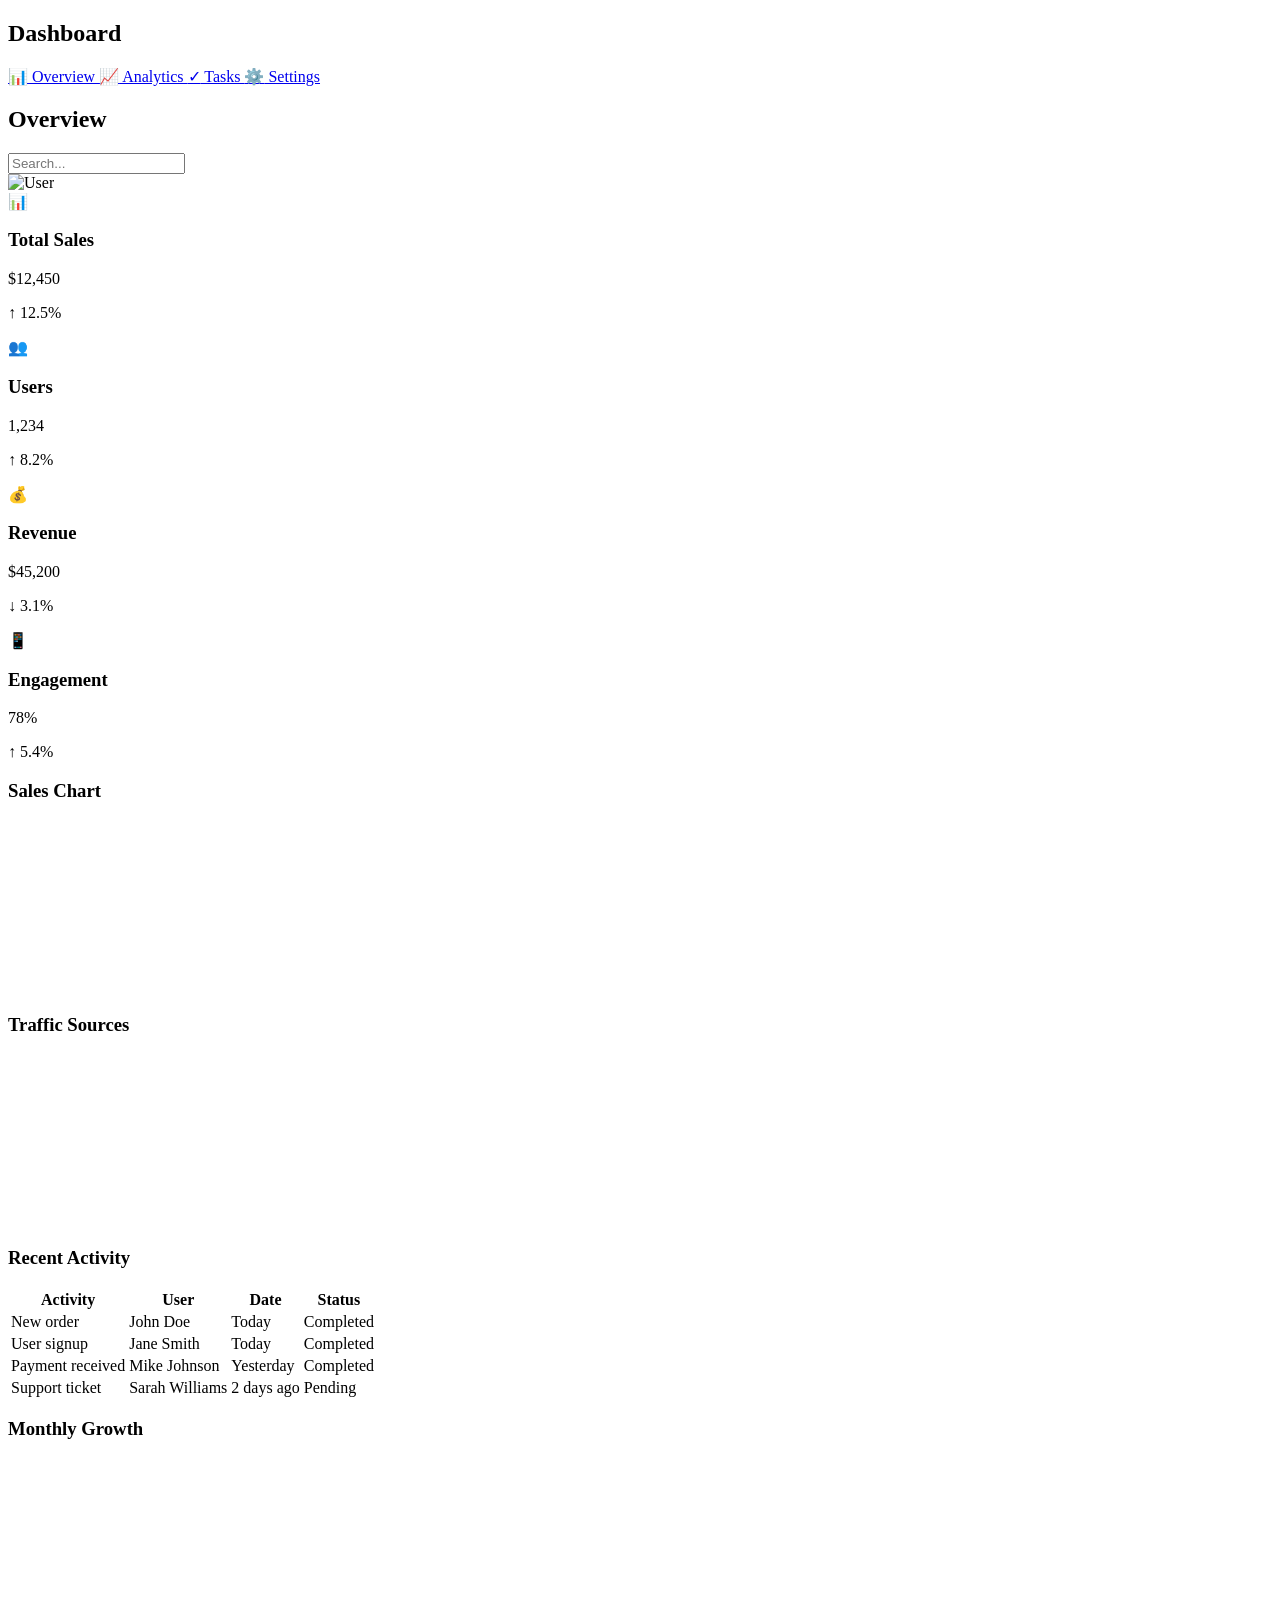
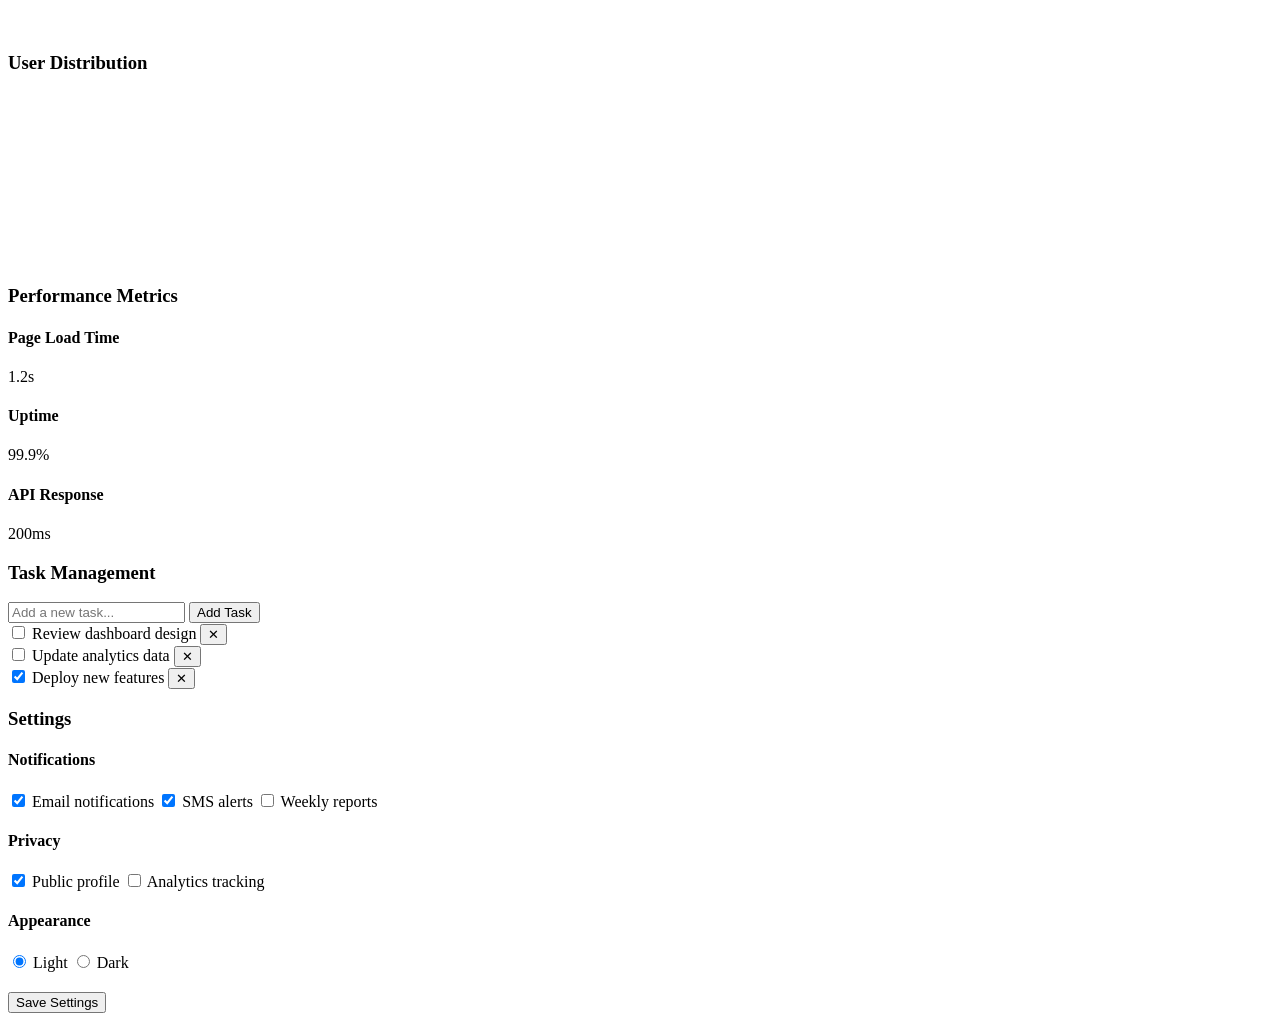
==== dashboard.html @ 58c2792f "Create dashboard HTML" ====
<!DOCTYPE html>
<html lang="en">
<head>
    <meta charset="UTF-8">
    <meta name="viewport" content="width=device-width, initial-scale=1.0">
    <title>Dashboard</title>
    <link rel="stylesheet" href="dashboard.css">
</head>
<body>
    <div class="container">
        <!-- Sidebar -->
        <aside class="sidebar">
            <div class="logo">
                <h1>Dashboard</h1>
            </div>
            <nav class="nav-menu">
                <a href="#" class="nav-item active" data-section="overview">
                    <span class="icon">📊</span> Overview
                </a>
                <a href="#" class="nav-item" data-section="analytics">
                    <span class="icon">📈</span> Analytics
                </a>
                <a href="#" class="nav-item" data-section="tasks">
                    <span class="icon">✓</span> Tasks
                </a>
                <a href="#" class="nav-item" data-section="settings">
                    <span class="icon">⚙️</span> Settings
                </a>
            </nav>
        </aside>

        <!-- Main Content -->
        <main class="main-content">
            <!-- Header -->
            <header class="header">
                <div class="header-left">
                    <h2 id="section-title">Overview</h2>
                </div>
                <div class="header-right">
                    <input type="text" class="search-box" placeholder="Search...">
                    <div class="user-profile">
                        <img src="https://via.placeholder.com/40" alt="User">
                    </div>
                </div>
            </header>

            <!-- Sections -->
            <div class="content">
                <!-- Overview Section -->
                <section id="overview" class="section active">
                    <div class="grid-4">
                        <div class="card stat-card">
                            <div class="stat-icon">📊</div>
                            <div class="stat-content">
                                <h3>Total Sales</h3>
                                <p class="stat-value">$12,450</p>
                                <p class="stat-change positive">↑ 12.5%</p>
                            </div>
                        </div>

                        <div class="card stat-card">
                            <div class="stat-icon">👥</div>
                            <div class="stat-content">
                                <h3>Users</h3>
                                <p class="stat-value">1,234</p>
                                <p class="stat-change positive">↑ 8.2%</p>
                            </div>
                        </div>

                        <div class="card stat-card">
                            <div class="stat-icon">💰</div>
                            <div class="stat-content">
                                <h3>Revenue</h3>
                                <p class="stat-value">$45,200</p>
                                <p class="stat-change negative">↓ 3.1%</p>
                            </div>
                        </div>

                        <div class="card stat-card">
                            <div class="stat-icon">📱</div>
                            <div class="stat-content">
                                <h3>Engagement</h3>
                                <p class="stat-value">78%</p>
                                <p class="stat-change positive">↑ 5.4%</p>
                            </div>
                        </div>
                    </div>

                    <div class="grid-2">
                        <div class="card">
                            <h3>Sales Chart</h3>
                            <canvas id="salesChart" style="margin-top: 20px;"></canvas>
                        </div>

                        <div class="card">
                            <h3>Traffic Sources</h3>
                            <canvas id="trafficChart" style="margin-top: 20px;"></canvas>
                        </div>
                    </div>

                    <div class="card">
                        <h3>Recent Activity</h3>
                        <table class="activity-table">
                            <thead>
                                <tr>
                                    <th>Activity</th>
                                    <th>User</th>
                                    <th>Date</th>
                                    <th>Status</th>
                                </tr>
                            </thead>
                            <tbody>
                                <tr>
                                    <td>New order</td>
                                    <td>John Doe</td>
                                    <td>Today</td>
                                    <td><span class="badge success">Completed</span></td>
                                </tr>
                                <tr>
                                    <td>User signup</td>
                                    <td>Jane Smith</td>
                                    <td>Today</td>
                                    <td><span class="badge success">Completed</span></td>
                                </tr>
                                <tr>
                                    <td>Payment received</td>
                                    <td>Mike Johnson</td>
                                    <td>Yesterday</td>
                                    <td><span class="badge success">Completed</span></td>
                                </tr>
                                <tr>
                                    <td>Support ticket</td>
                                    <td>Sarah Williams</td>
                                    <td>2 days ago</td>
                                    <td><span class="badge warning">Pending</span></td>
                                </tr>
                            </tbody>
                        </table>
                    </div>
                </section>

                <!-- Analytics Section -->
                <section id="analytics" class="section">
                    <div class="grid-2">
                        <div class="card">
                            <h3>Monthly Growth</h3>
                            <canvas id="growthChart" style="margin-top: 20px;"></canvas>
                        </div>

                        <div class="card">
                            <h3>User Distribution</h3>
                            <canvas id="distributionChart" style="margin-top: 20px;"></canvas>
                        </div>
                    </div>

                    <div class="card">
                        <h3>Performance Metrics</h3>
                        <div class="metrics">
                            <div class="metric-item">
                                <h4>Page Load Time</h4>
                                <p>1.2s</p>
                                <div class="progress">
                                    <div class="progress-bar" style="width: 75%;"></div>
                                </div>
                            </div>
                            <div class="metric-item">
                                <h4>Uptime</h4>
                                <p>99.9%</p>
                                <div class="progress">
                                    <div class="progress-bar" style="width: 99%;"></div>
                                </div>
                            </div>
                            <div class="metric-item">
                                <h4>API Response</h4>
                                <p>200ms</p>
                                <div class="progress">
                                    <div class="progress-bar" style="width: 60%;"></div>
                                </div>
                            </div>
                        </div>
                    </div>
                </section>

                <!-- Tasks Section -->
                <section id="tasks" class="section">
                    <div class="card">
                        <h3>Task Management</h3>
                        <div class="task-input-container">
                            <input type="text" id="taskInput" class="task-input" placeholder="Add a new task...">
                            <button class="btn-primary" onclick="addTask()">Add Task</button>
                        </div>
                        <div id="tasksList" class="tasks-list">
                            <div class="task-item">
                                <input type="checkbox" class="task-checkbox">
                                <span class="task-text">Review dashboard design</span>
                                <button class="btn-delete" onclick="deleteTask(this)">✕</button>
                            </div>
                            <div class="task-item">
                                <input type="checkbox" class="task-checkbox">
                                <span class="task-text">Update analytics data</span>
                                <button class="btn-delete" onclick="deleteTask(this)">✕</button>
                            </div>
                            <div class="task-item">
                                <input type="checkbox" class="task-checkbox" checked>
                                <span class="task-text">Deploy new features</span>
                                <button class="btn-delete" onclick="deleteTask(this)">✕</button>
                            </div>
                        </div>
                    </div>
                </section>

                <!-- Settings Section -->
                <section id="settings" class="section">
                    <div class="card">
                        <h3>Settings</h3>
                        <div class="settings-group">
                            <h4>Notifications</h4>
                            <label class="setting-item">
                                <input type="checkbox" checked>
                                <span>Email notifications</span>
                            </label>
                            <label class="setting-item">
                                <input type="checkbox" checked>
                                <span>SMS alerts</span>
                            </label>
                            <label class="setting-item">
                                <input type="checkbox">
                                <span>Weekly reports</span>
                            </label>
                        </div>

                        <div class="settings-group">
                            <h4>Privacy</h4>
                            <label class="setting-item">
                                <input type="checkbox" checked>
                                <span>Public profile</span>
                            </label>
                            <label class="setting-item">
                                <input type="checkbox">
                                <span>Analytics tracking</span>
                            </label>
                        </div>

                        <div class="settings-group">
                            <h4>Appearance</h4>
                            <label class="setting-item">
                                <input type="radio" name="theme" checked> Light
                            </label>
                            <label class="setting-item">
                                <input type="radio" name="theme"> Dark
                            </label>
                        </div>

                        <button class="btn-primary" style="margin-top: 20px;">Save Settings</button>
                    </div>
                </section>
            </div>
        </main>
    </div>

    <script src="https://cdn.jsdelivr.net/npm/chart.js@3.9.1/dist/chart.min.js"></script>
    <script src="dashboard.js"></script>
</body>
</html>
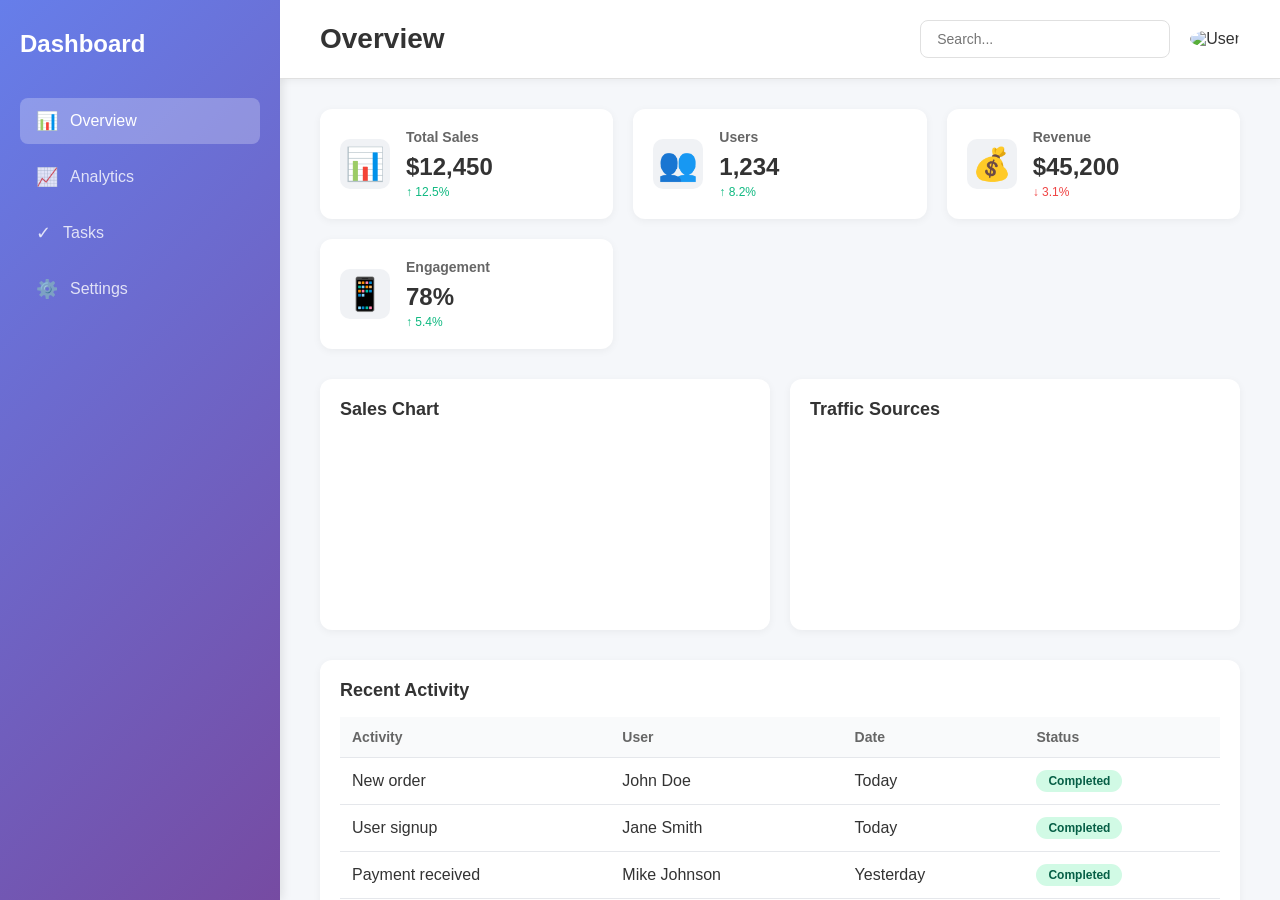
==== commit e8b6dcd5: "Install Vercel Speed Insights Vercel Speed Insights Implementation  Successfully implemented Vercel " ====
--- a/dashboard.html
+++ b/dashboard.html
@@ -5,6 +5,10 @@
     <meta name="viewport" content="width=device-width, initial-scale=1.0">
     <title>Dashboard</title>
     <link rel="stylesheet" href="dashboard.css">
+    <script>
+        window.si = window.si || function () { (window.siq = window.siq || []).push(arguments); };
+    </script>
+    <script defer src="/_vercel/speed-insights/script.js"></script>
 </head>
 <body>
     <div class="container">
--- a/dashboard.css
+++ b/dashboard.css
@@ -0,0 +1,491 @@
+* {
+    margin: 0;
+    padding: 0;
+    box-sizing: border-box;
+}
+
+body {
+    font-family: -apple-system, BlinkMacSystemFont, 'Segoe UI', Roboto, Oxygen, Ubuntu, Cantarell, sans-serif;
+    background-color: #f5f7fa;
+    color: #333;
+}
+
+.container {
+    display: flex;
+    height: 100vh;
+    overflow: hidden;
+}
+
+/* Sidebar */
+.sidebar {
+    width: 280px;
+    background: linear-gradient(135deg, #667eea 0%, #764ba2 100%);
+    color: white;
+    padding: 30px 20px;
+    overflow-y: auto;
+    box-shadow: 2px 0 10px rgba(0, 0, 0, 0.1);
+}
+
+.sidebar .logo h1 {
+    font-size: 24px;
+    margin-bottom: 40px;
+    font-weight: 700;
+}
+
+.nav-menu {
+    display: flex;
+    flex-direction: column;
+    gap: 10px;
+}
+
+.nav-item {
+    display: flex;
+    align-items: center;
+    gap: 12px;
+    padding: 12px 16px;
+    border-radius: 8px;
+    text-decoration: none;
+    color: rgba(255, 255, 255, 0.8);
+    transition: all 0.3s ease;
+    cursor: pointer;
+    font-weight: 500;
+}
+
+.nav-item:hover {
+    background-color: rgba(255, 255, 255, 0.1);
+    color: white;
+}
+
+.nav-item.active {
+    background-color: rgba(255, 255, 255, 0.25);
+    color: white;
+}
+
+.nav-item .icon {
+    font-size: 18px;
+}
+
+/* Main Content */
+.main-content {
+    flex: 1;
+    display: flex;
+    flex-direction: column;
+    overflow: hidden;
+}
+
+/* Header */
+.header {
+    display: flex;
+    justify-content: space-between;
+    align-items: center;
+    background: white;
+    padding: 20px 40px;
+    border-bottom: 1px solid #e0e0e0;
+    box-shadow: 0 2px 8px rgba(0, 0, 0, 0.05);
+}
+
+.header-left h2 {
+    font-size: 28px;
+    color: #333;
+}
+
+.header-right {
+    display: flex;
+    align-items: center;
+    gap: 20px;
+}
+
+.search-box {
+    padding: 10px 16px;
+    border: 1px solid #e0e0e0;
+    border-radius: 8px;
+    width: 250px;
+    font-size: 14px;
+    transition: border-color 0.3s ease;
+}
+
+.search-box:focus {
+    outline: none;
+    border-color: #667eea;
+    box-shadow: 0 0 0 3px rgba(102, 126, 234, 0.1);
+}
+
+.user-profile img {
+    width: 40px;
+    height: 40px;
+    border-radius: 50%;
+    cursor: pointer;
+}
+
+/* Content Area */
+.content {
+    flex: 1;
+    overflow-y: auto;
+    padding: 30px 40px;
+}
+
+.section {
+    display: none;
+    animation: fadeIn 0.3s ease;
+}
+
+.section.active {
+    display: block;
+}
+
+@keyframes fadeIn {
+    from {
+        opacity: 0;
+    }
+    to {
+        opacity: 1;
+    }
+}
+
+/* Grid Layouts */
+.grid-4 {
+    display: grid;
+    grid-template-columns: repeat(auto-fit, minmax(250px, 1fr));
+    gap: 20px;
+    margin-bottom: 30px;
+}
+
+.grid-2 {
+    display: grid;
+    grid-template-columns: repeat(auto-fit, minmax(400px, 1fr));
+    gap: 20px;
+    margin-bottom: 30px;
+}
+
+/* Cards */
+.card {
+    background: white;
+    border-radius: 12px;
+    padding: 20px;
+    box-shadow: 0 2px 8px rgba(0, 0, 0, 0.05);
+    transition: all 0.3s ease;
+}
+
+.card:hover {
+    box-shadow: 0 4px 16px rgba(0, 0, 0, 0.1);
+}
+
+.card h3 {
+    font-size: 18px;
+    margin-bottom: 16px;
+    color: #333;
+}
+
+/* Stat Cards */
+.stat-card {
+    display: flex;
+    align-items: center;
+    gap: 16px;
+}
+
+.stat-icon {
+    font-size: 32px;
+    width: 50px;
+    height: 50px;
+    display: flex;
+    align-items: center;
+    justify-content: center;
+    background: #f0f2f5;
+    border-radius: 10px;
+}
+
+.stat-content {
+    flex: 1;
+}
+
+.stat-content h3 {
+    font-size: 14px;
+    color: #666;
+    margin-bottom: 8px;
+}
+
+.stat-value {
+    font-size: 24px;
+    font-weight: 700;
+    color: #333;
+    margin-bottom: 4px;
+}
+
+.stat-change {
+    font-size: 12px;
+    margin: 0;
+}
+
+.stat-change.positive {
+    color: #10b981;
+}
+
+.stat-change.negative {
+    color: #ef4444;
+}
+
+/* Tables */
+.activity-table {
+    width: 100%;
+    border-collapse: collapse;
+    margin-top: 16px;
+}
+
+.activity-table thead {
+    background-color: #f9fafb;
+}
+
+.activity-table th {
+    padding: 12px;
+    text-align: left;
+    font-weight: 600;
+    font-size: 14px;
+    color: #666;
+    border-bottom: 1px solid #e5e7eb;
+}
+
+.activity-table td {
+    padding: 12px;
+    border-bottom: 1px solid #e5e7eb;
+}
+
+.activity-table tr:hover {
+    background-color: #f9fafb;
+}
+
+.badge {
+    display: inline-block;
+    padding: 4px 12px;
+    border-radius: 20px;
+    font-size: 12px;
+    font-weight: 600;
+}
+
+.badge.success {
+    background-color: #d1fae5;
+    color: #065f46;
+}
+
+.badge.warning {
+    background-color: #fef3c7;
+    color: #92400e;
+}
+
+/* Metrics */
+.metrics {
+    display: grid;
+    grid-template-columns: repeat(auto-fit, minmax(250px, 1fr));
+    gap: 20px;
+    margin-top: 16px;
+}
+
+.metric-item h4 {
+    font-size: 14px;
+    color: #666;
+    margin-bottom: 8px;
+}
+
+.metric-item p {
+    font-size: 20px;
+    font-weight: 700;
+    margin-bottom: 8px;
+    color: #333;
+}
+
+.progress {
+    background-color: #e5e7eb;
+    border-radius: 10px;
+    height: 8px;
+    overflow: hidden;
+}
+
+.progress-bar {
+    background: linear-gradient(90deg, #667eea 0%, #764ba2 100%);
+    height: 100%;
+    border-radius: 10px;
+}
+
+/* Tasks */
+.task-input-container {
+    display: flex;
+    gap: 10px;
+    margin: 16px 0;
+}
+
+.task-input {
+    flex: 1;
+    padding: 10px 16px;
+    border: 1px solid #e0e0e0;
+    border-radius: 8px;
+    font-size: 14px;
+}
+
+.task-input:focus {
+    outline: none;
+    border-color: #667eea;
+    box-shadow: 0 0 0 3px rgba(102, 126, 234, 0.1);
+}
+
+.tasks-list {
+    display: flex;
+    flex-direction: column;
+    gap: 10px;
+}
+
+.task-item {
+    display: flex;
+    align-items: center;
+    gap: 12px;
+    padding: 12px 16px;
+    background-color: #f9fafb;
+    border-radius: 8px;
+    transition: all 0.3s ease;
+}
+
+.task-item:hover {
+    background-color: #f0f2f5;
+}
+
+.task-checkbox {
+    width: 18px;
+    height: 18px;
+    cursor: pointer;
+}
+
+.task-text {
+    flex: 1;
+    font-size: 14px;
+}
+
+.task-item input[type="checkbox"]:checked ~ .task-text {
+    text-decoration: line-through;
+    color: #999;
+}
+
+.btn-delete {
+    background: none;
+    border: none;
+    color: #ef4444;
+    cursor: pointer;
+    font-size: 18px;
+    transition: all 0.3s ease;
+    padding: 0;
+    width: 24px;
+    height: 24px;
+    display: flex;
+    align-items: center;
+    justify-content: center;
+}
+
+.btn-delete:hover {
+    background-color: #fee2e2;
+    border-radius: 4px;
+}
+
+/* Settings */
+.settings-group {
+    margin-bottom: 30px;
+}
+
+.settings-group h4 {
+    font-size: 16px;
+    font-weight: 600;
+    margin-bottom: 12px;
+    color: #333;
+}
+
+.setting-item {
+    display: flex;
+    align-items: center;
+    gap: 12px;
+    padding: 10px 0;
+    cursor: pointer;
+    font-size: 14px;
+}
+
+.setting-item input[type="checkbox"],
+.setting-item input[type="radio"] {
+    width: 16px;
+    height: 16px;
+    cursor: pointer;
+}
+
+/* Buttons */
+.btn-primary {
+    background: linear-gradient(135deg, #667eea 0%, #764ba2 100%);
+    color: white;
+    border: none;
+    padding: 10px 20px;
+    border-radius: 8px;
+    font-size: 14px;
+    font-weight: 600;
+    cursor: pointer;
+    transition: all 0.3s ease;
+}
+
+.btn-primary:hover {
+    transform: translateY(-2px);
+    box-shadow: 0 4px 12px rgba(102, 126, 234, 0.4);
+}
+
+.btn-primary:active {
+    transform: translateY(0);
+}
+
+/* Responsive */
+@media (max-width: 768px) {
+    .container {
+        flex-direction: column;
+    }
+
+    .sidebar {
+        width: 100%;
+        padding: 15px;
+    }
+
+    .sidebar .logo h1 {
+        margin-bottom: 15px;
+    }
+
+    .nav-menu {
+        flex-direction: row;
+        flex-wrap: wrap;
+    }
+
+    .nav-item {
+        flex: 1;
+        min-width: 120px;
+        justify-content: center;
+    }
+
+    .header {
+        flex-direction: column;
+        gap: 15px;
+    }
+
+    .header-right {
+        width: 100%;
+        justify-content: space-between;
+    }
+
+    .search-box {
+        width: 100%;
+    }
+
+    .content {
+        padding: 20px;
+    }
+
+    .grid-4,
+    .grid-2 {
+        grid-template-columns: 1fr;
+    }
+
+    .metrics {
+        grid-template-columns: 1fr;
+    }
+
+    .task-input-container {
+        flex-direction: column;
+    }
+}
